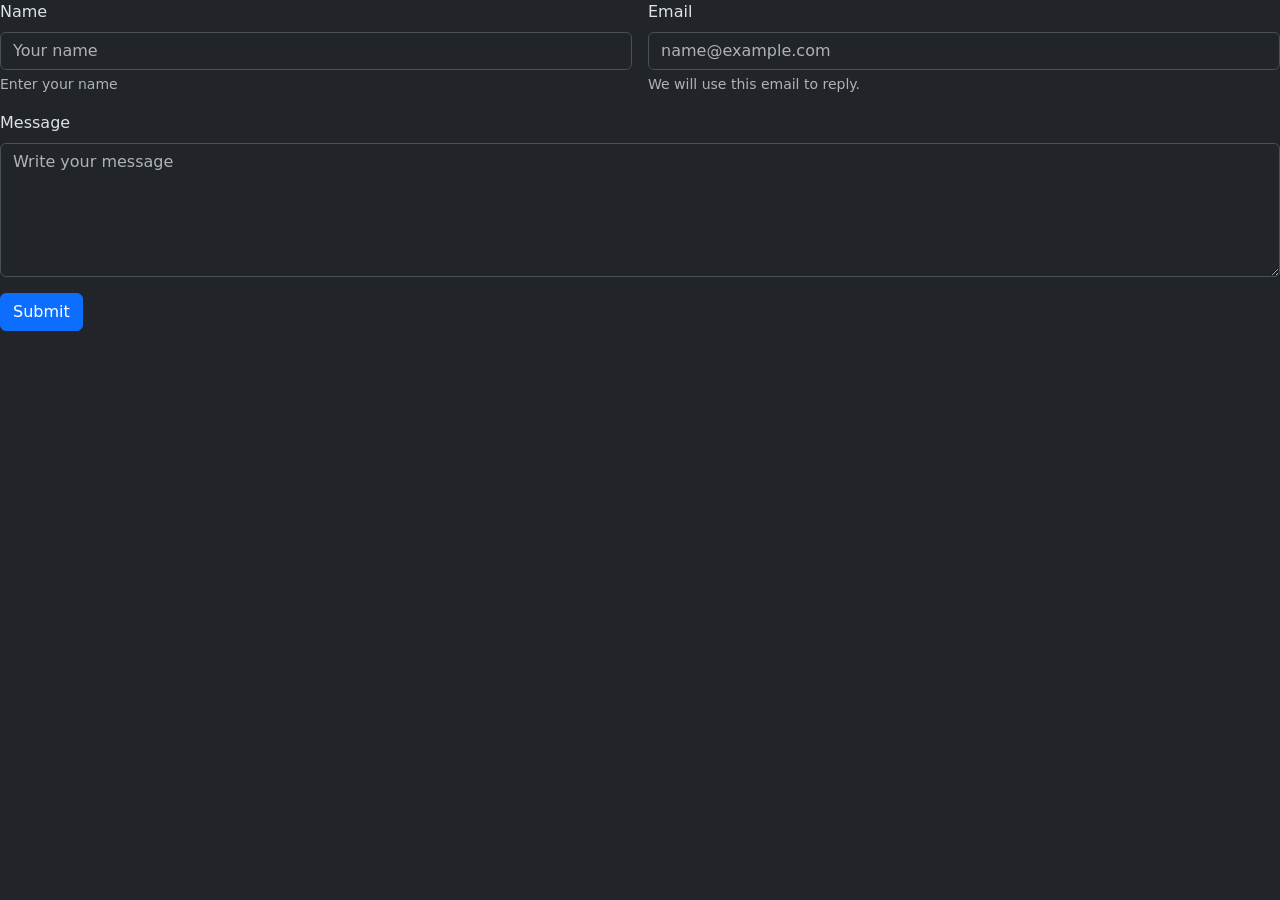
==== bootstrap-validation.html @ e8c6bab1 "Task3" ====
<!DOCTYPE html>
<html lang="en" data-bs-theme="dark">
<head>
    <meta charset="UTF-8">
    <meta name="viewport" content="width=device-width, initial-scale=1.0">
    <title>Document</title>
    <link href="https://cdn.jsdelivr.net/npm/bootstrap@5.3.8/dist/css/bootstrap.min.css" rel="stylesheet">
</head>
<body>
    <form novalidate>
        <div class="row g-3">
            <div class="col-md-6">
            <label class="form-label" for="name">Name</label>
        <input class="form-control " id="name" name="name" type="text" placeholder="Your name" required maxlength="50">
        <div class="valid-feedback">Thats good</div>
        <div class="invalid-feedback">Name is required.</div>
        <div class="form-text">Enter your name</div>
    </div>
        <div class="col-md-6">
        <label class="form-label" for="email">Email</label>
        <input class="form-control" id="email" name="email" type="email" placeholder="name@example.com" required maxlength="100">
        <div class="valid-feedback">Thats good</div>
        <div class="invalid-feedback">Enter a valid email address.</div>
        <div class="form-text">We will use this email to reply.</div>
    </div>
        <div class="col-12">
        <label class="form-label" for="message">Message</label>
        <textarea class="form-control" id="message" name="message" rows="5" placeholder="Write your message" required maxlength="500"></textarea>
        <div class="valid-feedback">Thats good</div>
        <div class="invalid-feedback">Message is required.</div>
    </div>
    <div class="col-12">
        <button class="btn btn-primary" type="submit">Submit</button></div>
    </div>
    </form>
</body>
</html>
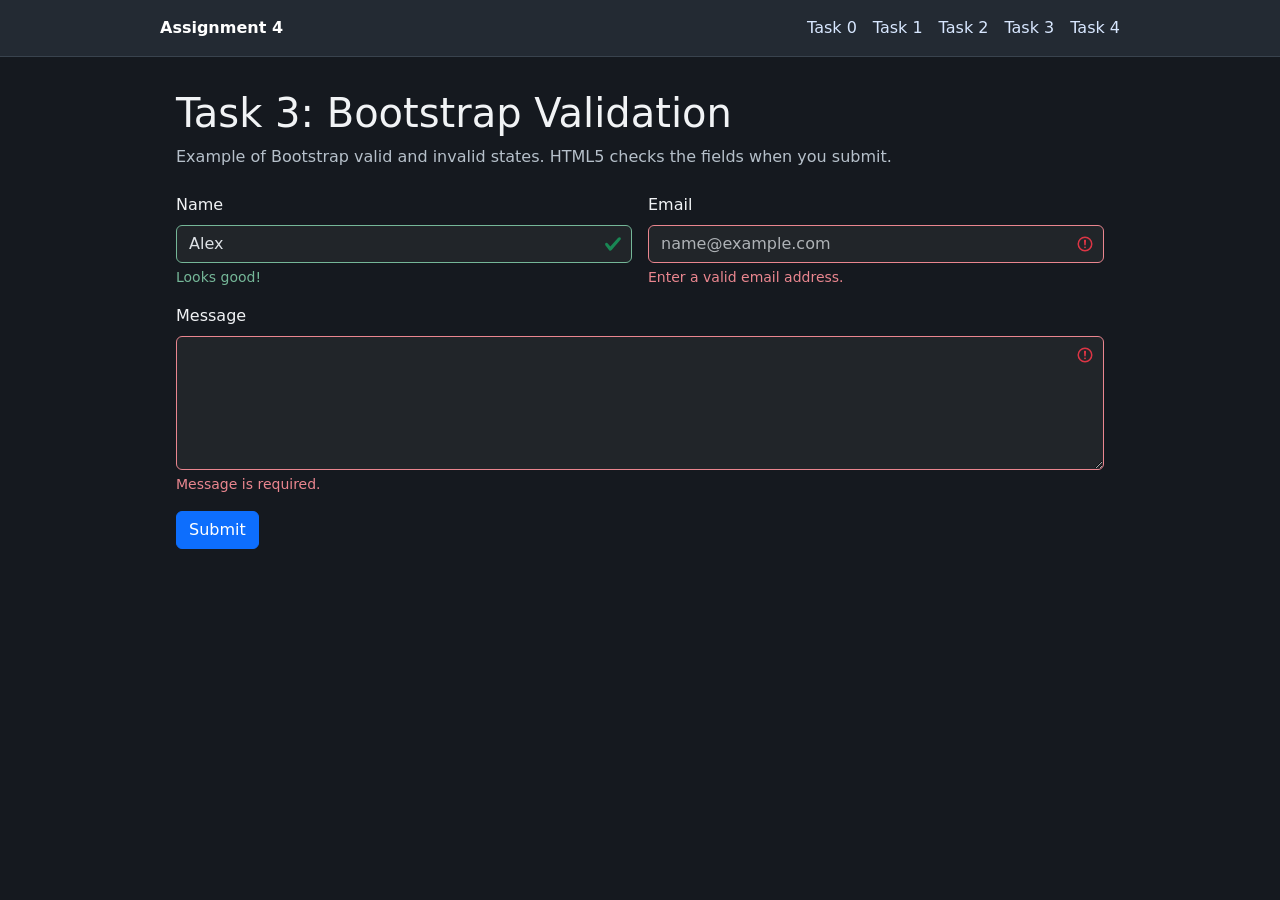
==== commit 895bc894: "Task 4" ====
--- a/bootstrap-validation.html
+++ b/bootstrap-validation.html
@@ -3,35 +3,45 @@
 <head>
     <meta charset="UTF-8">
     <meta name="viewport" content="width=device-width, initial-scale=1.0">
-    <title>Document</title>
+    <title>Task 3 | Assignment 4</title>
     <link href="https://cdn.jsdelivr.net/npm/bootstrap@5.3.8/dist/css/bootstrap.min.css" rel="stylesheet">
+    <link href="css/style.css" rel="stylesheet">
 </head>
 <body>
-    <form novalidate>
-        <div class="row g-3">
+    <nav class="site-nav" aria-label="Tasks">
+        <a class="brand" href="index.html">Assignment 4</a>
+        <a href="index.html">Task 0</a>
+        <a href="validation.html">Task 1</a>
+        <a href="bootstrap.html">Task 2</a>
+        <a href="bootstrap-validation.html">Task 3</a>
+        <a href="registration.html">Task 4</a>
+    </nav>
+    <main class="page-wrap">
+        <h1>Task 3: Bootstrap Validation</h1>
+        <p class="page-note">Example of Bootstrap valid and invalid states. HTML5 checks the fields when you submit.</p>
+        <form class="row g-3" action="#">
             <div class="col-md-6">
-            <label class="form-label" for="name">Name</label>
-        <input class="form-control " id="name" name="name" type="text" placeholder="Your name" required maxlength="50">
-        <div class="valid-feedback">Thats good</div>
-        <div class="invalid-feedback">Name is required.</div>
-        <div class="form-text">Enter your name</div>
-    </div>
-        <div class="col-md-6">
-        <label class="form-label" for="email">Email</label>
-        <input class="form-control" id="email" name="email" type="email" placeholder="name@example.com" required maxlength="100">
-        <div class="valid-feedback">Thats good</div>
-        <div class="invalid-feedback">Enter a valid email address.</div>
-        <div class="form-text">We will use this email to reply.</div>
-    </div>
-        <div class="col-12">
-        <label class="form-label" for="message">Message</label>
-        <textarea class="form-control" id="message" name="message" rows="5" placeholder="Write your message" required maxlength="500"></textarea>
-        <div class="valid-feedback">Thats good</div>
-        <div class="invalid-feedback">Message is required.</div>
-    </div>
-    <div class="col-12">
-        <button class="btn btn-primary" type="submit">Submit</button></div>
-    </div>
-    </form>
+                <label class="form-label" for="name">Name</label>
+                <input class="form-control is-valid" id="name" name="name" type="text" value="Alex" required maxlength="50">
+                <div class="valid-feedback">Looks good!</div>
+                <div class="invalid-feedback">Name is required.</div>
+            </div>
+            <div class="col-md-6">
+                <label class="form-label" for="email">Email</label>
+                <input class="form-control is-invalid" id="email" name="email" type="email" placeholder="name@example.com" required maxlength="100" aria-describedby="emailFeedback">
+                <div id="emailFeedback" class="invalid-feedback">Enter a valid email address.</div>
+                <div class="valid-feedback">Looks good!</div>
+            </div>
+            <div class="col-12">
+                <label class="form-label" for="message">Message</label>
+                <textarea class="form-control is-invalid" id="message" name="message" rows="5" required maxlength="500"></textarea>
+                <div class="valid-feedback">Looks good!</div>
+                <div class="invalid-feedback">Message is required.</div>
+            </div>
+            <div class="col-12">
+                <button class="btn btn-primary" type="submit">Submit</button>
+            </div>
+        </form>
+    </main>
 </body>
-</html>+</html>
--- a/css/style.css
+++ b/css/style.css
@@ -0,0 +1,12 @@
+body { min-height: 100vh; background: #15191f; color: #f1f3f5; }
+.site-nav { display: flex; flex-wrap: wrap; align-items: center; gap: .5rem 1rem; padding: 1rem max(1rem, calc((100vw - 960px) / 2)); background: #232a33; border-bottom: 1px solid #39434e; }
+.site-nav a { color: #d8e7ff; text-decoration: none; }
+.site-nav a:hover, .site-nav a:focus { text-decoration: underline; }
+.site-nav .brand { color: white; font-weight: 700; margin-right: auto; }
+.page-wrap { max-width: 960px; margin: 0 auto; padding: 2rem 1rem 4rem; }
+.page-note { color: #b6c0ca; margin-bottom: 1.5rem; }
+.basic-form { display: grid; gap: .55rem; max-width: 520px; }
+.basic-form input, .basic-form textarea { width: 100%; padding: .5rem .65rem; color: #f1f3f5; background: #212832; border: 1px solid #66717d; border-radius: .35rem; }
+.basic-form button { justify-self: start; padding: .5rem 1rem; color: #fff; background: #0d6efd; border: 0; border-radius: .35rem; }
+.basic-form button:hover { background: #0b5ed7; }
+@media (max-width: 600px) { .site-nav .brand { width: 100%; } }
